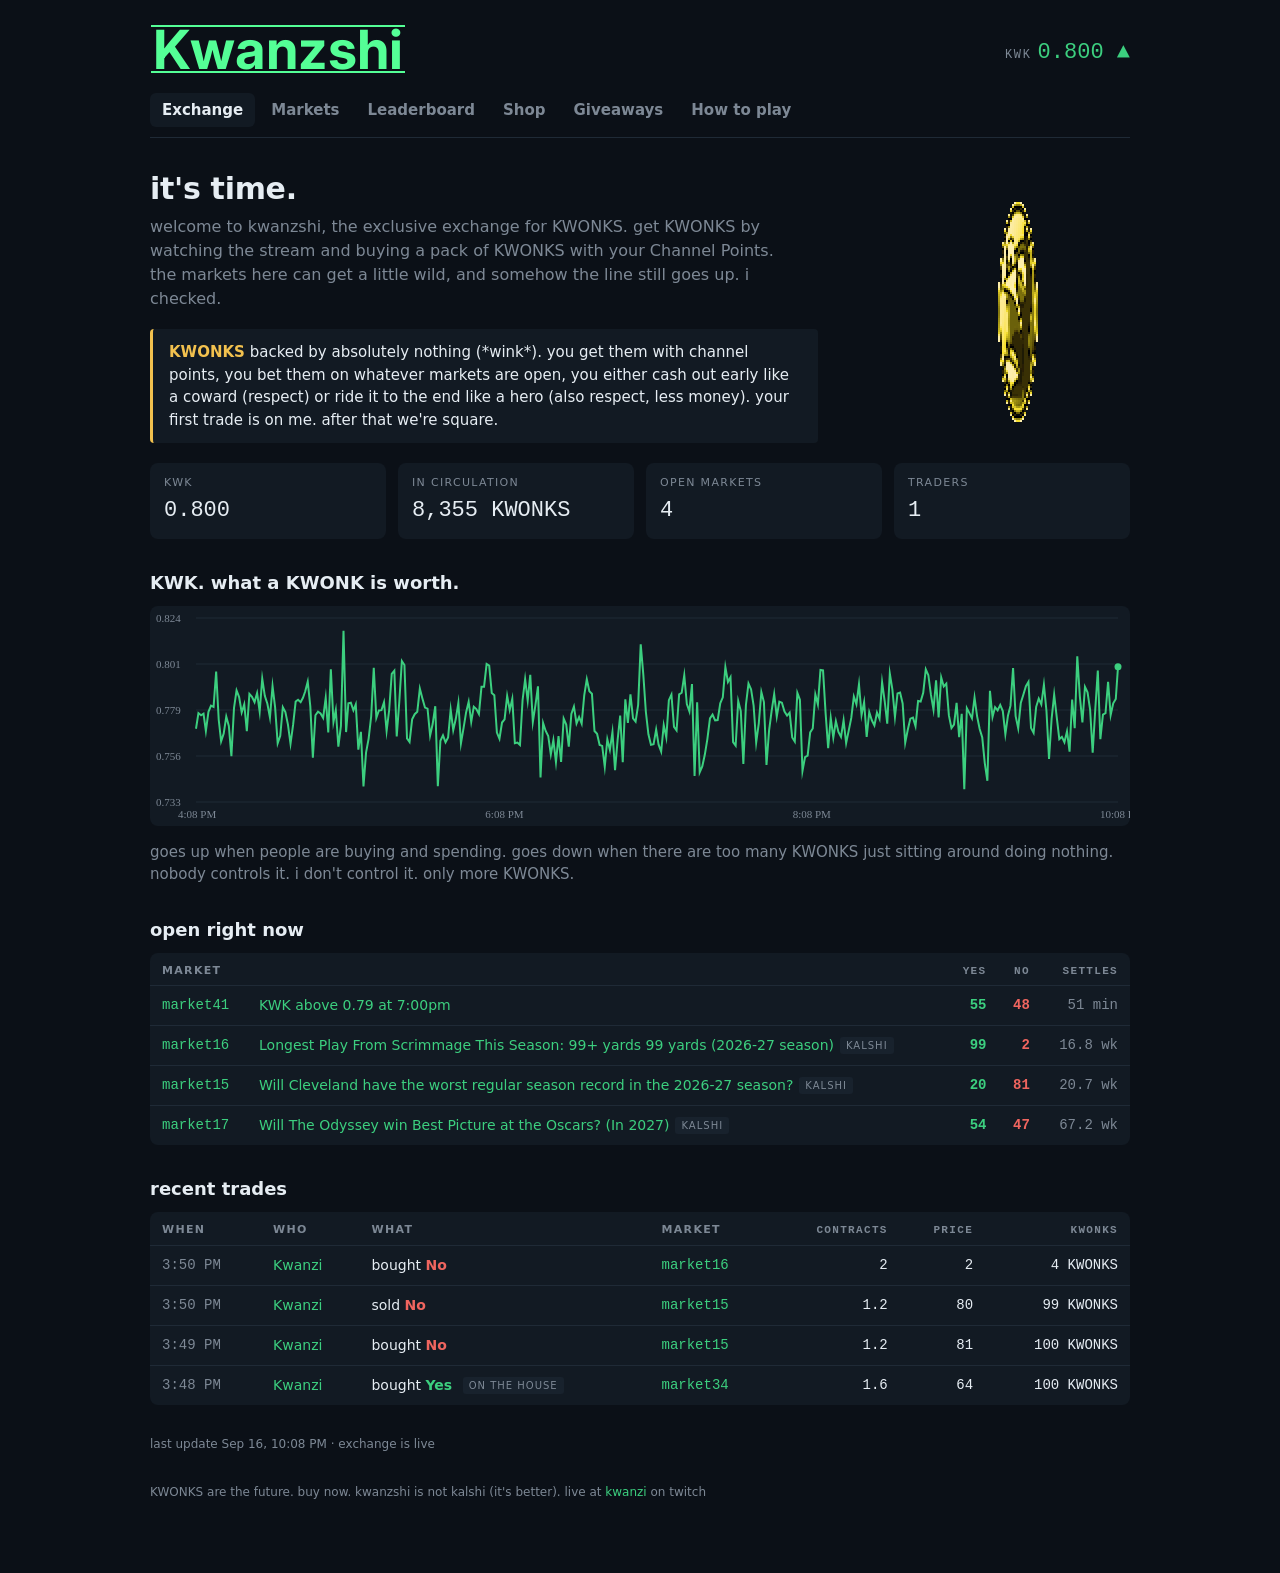
==== docs/index.html @ 5e5a74ca "data 2026-09-16 18:08" ====
<!doctype html>
<html lang="en">
<head>
<meta charset="utf-8">
<meta name="viewport" content="width=device-width, initial-scale=1">
<title>Kwanzshi</title>
<link rel="stylesheet" href="style.css?v=90b6369057">
</head>
<body data-page="home">
<div class="wrap">
<header class="top">
  <a href="index.html"><img src="header.png" alt="Kwanzshi"></a>
  <div class="kwk" id="kwk"><small>KWK</small>—</div>
</header>
<nav>
  <a href="index.html" class="here">Exchange</a>
  <a href="markets.html" class="">Markets</a>
  <a href="leaderboard.html" class="">Leaderboard</a>
  <a href="shop.html" class="">Shop</a>
  <a href="giveaways.html" class="">Giveaways</a>
  <a href="how.html" class="">How to play</a>
</nav>
<main id="main">
<div class="intro">
<div class="intro-text">
<h1>it's time.</h1>
<p class="lede">welcome to kwanzshi, the exclusive exchange for KWONKS. get KWONKS by watching the stream and buying a pack of KWONKS with your Channel Points. the markets here can get a little wild, and somehow the line still goes up. i checked.</p>
<div class="pitch"><b>KWONKS</b> backed by absolutely nothing (*wink*). you get them with channel points, you bet them on whatever markets are open, you either cash out early like a coward (respect) or ride it to the end like a hero (also respect, less money). your first trade is on me. after that we're square.</div>
</div>
<img class="coin" src="kwonk_coin.gif" alt="KWONKS">
</div>
<div class="grid" id="tiles"></div>
<h2>KWK. what a KWONK is worth.</h2>
<canvas class="chart" id="kwkchart"></canvas>
<p class="muted">goes up when people are buying and spending. goes down when there are too many KWONKS just sitting around doing nothing. nobody controls it. i don't control it. only more KWONKS.</p>
<h2>open right now</h2>
<div id="markets"></div>
<h2>recent trades</h2>
<div id="trades"></div>
</main>
<p class="stamp" id="stamp"></p>
<p class="stamp">KWONKS are the future. buy now. kwanzshi is not kalshi (it's better). live at <a href="https://twitch.tv/kwanzi">kwanzi</a> on twitch</p>
</div>
<script src="app.js?v=90b6369057"></script>
</body>
</html>
---- docs/style.css ----
:root {
  --bg: #0b1017;
  --panel: #121a23;
  --panel2: #18222d;
  --ink: #e6edf3;
  --muted: #7d8895;
  --line: #1f2a36;
  --up: #3ccf7f;
  --down: #f0655f;
  --warn: #f0b64f;
  --gold: #f2c14e;
}
* { box-sizing: border-box; }
html, body { margin: 0; background: var(--bg); color: var(--ink); }
body {
  font-family: "Segoe UI", system-ui, sans-serif;
  font-size: 15px; line-height: 1.5;
  padding: 0 16px 60px;
}
a { color: var(--up); text-decoration: none; }
a:hover { text-decoration: underline; }
.mono { font-family: Consolas, "Cascadia Mono", monospace; font-variant-numeric: tabular-nums; }
.wrap { max-width: 980px; margin: 0 auto; }

header.top { display: flex; align-items: center; gap: 18px; flex-wrap: wrap; padding: 22px 0 10px; }
header.top img { height: 54px; width: auto; }
header.top .kwk { margin-left: auto; font-family: Consolas, monospace; font-size: 22px; }
header.top .kwk small { color: var(--muted); font-size: 12px; letter-spacing: .14em; margin-right: 6px; }
header.top .kwk.up { color: var(--up); } header.top .kwk.down { color: var(--down); }
nav { display: flex; gap: 4px; flex-wrap: wrap; border-bottom: 1px solid var(--line); padding-bottom: 10px; margin-bottom: 22px; }
nav a { padding: 6px 12px; border-radius: 6px; color: var(--muted); font-weight: 600; }
nav a.here, nav a:hover { color: var(--ink); background: var(--panel); text-decoration: none; }

h1 { font-size: 30px; margin: 6px 0 4px; letter-spacing: -.01em; }
h2 { font-size: 18px; margin: 30px 0 10px; scroll-margin-top: 16px; }
.lede { color: var(--muted); font-size: 16px; max-width: 64ch; margin: 0 0 18px; }
.pitch { background: var(--panel); border-left: 3px solid var(--gold); padding: 12px 16px; border-radius: 4px; margin: 0 0 20px; max-width: 70ch; }
.pitch b { color: var(--gold); }
.stamp { color: var(--muted); font-size: 12px; margin-top: 30px; }

.grid { display: grid; grid-template-columns: repeat(auto-fit, minmax(220px, 1fr)); gap: 12px; }
.tile { background: var(--panel); border-radius: 8px; padding: 12px 14px; }
.tile .k { color: var(--muted); font-size: 11px; letter-spacing: .12em; text-transform: uppercase; }
.tile .v { font-family: Consolas, monospace; font-size: 22px; margin-top: 2px; }

table { width: 100%; border-collapse: collapse; font-size: 14px; }
.tw { overflow-x: auto; background: var(--panel); border-radius: 8px; }
th { text-align: left; font-size: 11px; letter-spacing: .12em; text-transform: uppercase; color: var(--muted); padding: 10px 12px 6px; border-bottom: 1px solid var(--line); white-space: nowrap; }
td { padding: 9px 12px; border-bottom: 1px solid var(--line); vertical-align: top; }
tr:last-child td { border-bottom: 0; }
td.num, th.num { text-align: right; font-family: Consolas, monospace; font-variant-numeric: tabular-nums; white-space: nowrap; }
.yes { color: var(--up); font-weight: 600; } .no { color: var(--down); font-weight: 600; }
.muted { color: var(--muted); }
.tag { display: inline-block; font-size: 10px; letter-spacing: .1em; text-transform: uppercase; padding: 1px 6px; border-radius: 3px; background: var(--panel2); color: var(--muted); margin-left: 6px; vertical-align: 1px; }
.tag.open { color: var(--up); } .tag.closing { color: var(--warn); } .tag.yes { color: var(--up); } .tag.no { color: var(--down); } .tag.void { color: var(--muted); }
.pos { color: var(--up); } .neg { color: var(--down); }
.rank { color: var(--muted); width: 32px; }
.gold { color: var(--gold); }

canvas.chart { width: 100%; height: 220px; display: block; background: var(--panel); border-radius: 8px; }
.item { background: var(--panel); border-radius: 8px; padding: 16px 18px; margin-bottom: 12px; display: flex; gap: 16px; align-items: center; flex-wrap: wrap; width: 100%; border: 1px solid transparent; color: inherit; font: inherit; text-align: left; cursor: pointer; }
.item:hover { border-color: var(--gold); background: var(--panel2); }
.item:focus-visible { outline: 2px solid var(--gold); outline-offset: 2px; }
.item.copied { border-color: var(--up); }
.item.copied .muted { color: var(--up); }
.item .pic { width: 96px; height: 96px; object-fit: cover; border-radius: 6px; flex: none; image-rendering: pixelated; border: 2px solid var(--gold); background: var(--panel2); }
.item .desc { margin: 2px 0 4px; color: var(--ink); font-size: 14px; }
.item .name { font-size: 18px; font-weight: 600; }
.item .price { font-family: Consolas, monospace; font-size: 20px; color: var(--gold); margin-left: auto; }
.item code, .cmd { font-family: Consolas, monospace; background: var(--panel2); padding: 2px 8px; border-radius: 4px; }
.empty { color: var(--muted); padding: 14px; }
@media (max-width: 600px) { header.top .kwk { margin-left: 0; } h1 { font-size: 24px; } }

.intro { display: flex; align-items: center; gap: 28px; }
.intro-text { flex: 1; min-width: 0; }
.intro .coin { flex: none; width: 224px; height: 224px; image-rendering: pixelated; image-rendering: crisp-edges; }
@media (max-width: 700px) { .intro { flex-direction: column; align-items: flex-start; } .intro .coin { width: 160px; height: 160px; } }

.pager { display: flex; gap: 6px; align-items: center; flex-wrap: wrap; margin: 12px 0 0; font-size: 13px; }
.pager button { background: var(--panel); color: var(--muted); border: 1px solid var(--line); border-radius: 5px; padding: 4px 10px; font: inherit; cursor: pointer; }
.pager button.on { color: var(--ink); border-color: var(--gold); }
.pager button:disabled { opacity: .4; cursor: default; }
.pager .muted { margin-left: auto; }

button.sidecard { font: inherit; cursor: pointer; }
.sidecard { flex: none; width: 224px; display: flex; flex-direction: column; justify-content: center; gap: 6px; padding: 18px 20px; background: var(--panel); border: 2px solid var(--gold); border-radius: 10px; color: var(--ink); text-decoration: none; text-align: center; }
.sidecard:hover { background: var(--panel2); text-decoration: none; }
.sidecard .big { font-size: 18px; font-weight: 700; color: var(--gold); line-height: 1.2; }
.sidecard .small { font-size: 13px; color: var(--muted); }
@media (max-width: 700px) { .sidecard { width: 100%; } }

.modal { max-width: 720px; width: calc(100% - 32px); background: var(--panel); color: var(--ink); border: 2px solid var(--gold); border-radius: 10px; padding: 20px 24px 24px; }
.modal::backdrop { background: rgba(0,0,0,.7); }
.modal-head { display: flex; align-items: center; justify-content: space-between; gap: 12px; }
.modal-head h2 { margin: 0; }
.modal .close { background: none; border: 0; color: var(--muted); font-size: 26px; line-height: 1; cursor: pointer; padding: 0 4px; }
.modal .close:hover { color: var(--ink); }
.modal h3 { font-size: 13px; text-transform: uppercase; letter-spacing: .08em; color: var(--muted); margin: 22px 0 8px; }
.modal .note { margin: 0 0 6px; font-size: 14px; line-height: 1.5; color: var(--muted); }
.modal .note code { font-family: Consolas, monospace; color: var(--gold); background: none; padding: 0; }
.modal h4 { font-size: 14px; font-weight: 700; color: var(--ink); margin: 12px 0 6px; }
.cmds { display: grid; grid-template-columns: max-content 1fr; gap: 10px 18px; margin: 0; align-items: baseline; }
.cmds dt { font-family: Consolas, monospace; font-size: 14px; color: var(--gold); white-space: nowrap; }
.cmds dd { margin: 0; color: var(--ink); font-size: 14px; line-height: 1.4; }
.cmds code { font-family: Consolas, monospace; color: var(--gold); background: none; padding: 0; }
@media (max-width: 600px) { .cmds { grid-template-columns: 1fr; gap: 4px; } .cmds dd { margin-bottom: 10px; } .cmds dt { white-space: normal; } }

.giveaway { display: flex; gap: 18px; align-items: center; background: var(--panel); border-radius: 10px; padding: 18px 20px; margin: 0 0 8px; }
.giveaway.live { border: 2px solid var(--gold); }
.giveaway .pic { width: 96px; height: 96px; object-fit: contain; flex: none; }
.giveaway .tag { color: var(--gold); font-size: 11px; letter-spacing: .12em; text-transform: uppercase; font-weight: 700; }
.giveaway .name { font-size: 22px; font-weight: 700; margin: 2px 0 4px; }
.giveaway .desc { margin-bottom: 6px; }
.giveaway code { font-family: Consolas, monospace; background: var(--panel2); padding: 2px 8px; border-radius: 4px; }
.mini { width: 22px; height: 22px; object-fit: contain; vertical-align: middle; }
@media (max-width: 600px) { .giveaway { flex-direction: column; align-items: flex-start; } }

nav.subnav { border-bottom: 2px solid var(--gold); padding-bottom: 12px; margin: 0 0 18px; gap: 8px; }
nav.subnav a { font-size: 17px; padding: 9px 18px; border: 1px solid var(--line); }
nav.subnav a.here { border-color: var(--gold); }
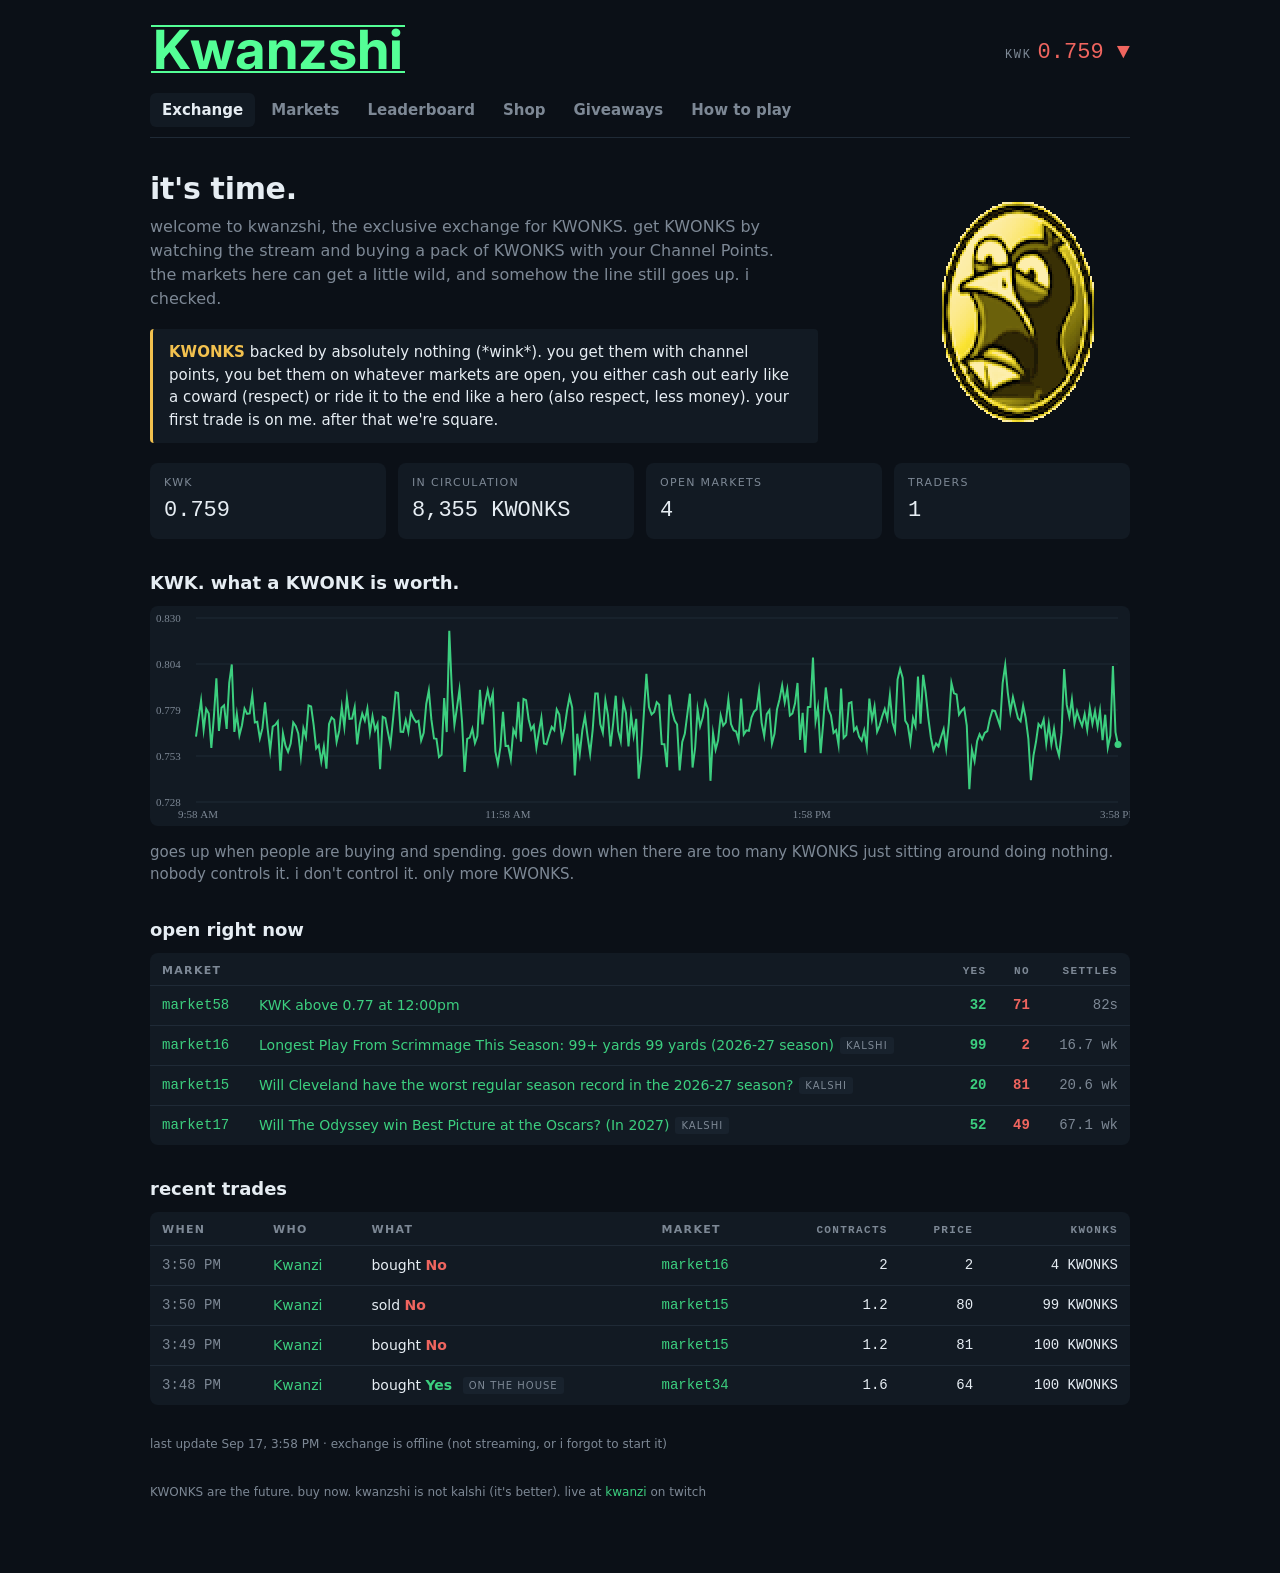
==== commit e4f0bad0: "data 2026-09-17 11:58" ====
--- a/docs/index.html
+++ b/docs/index.html
@@ -4,7 +4,7 @@
 <meta charset="utf-8">
 <meta name="viewport" content="width=device-width, initial-scale=1">
 <title>Kwanzshi</title>
-<link rel="stylesheet" href="style.css?v=90b6369057">
+<link rel="stylesheet" href="style.css?v=e1d3818bec">
 </head>
 <body data-page="home">
 <div class="wrap">
@@ -41,6 +41,6 @@
 <p class="stamp" id="stamp"></p>
 <p class="stamp">KWONKS are the future. buy now. kwanzshi is not kalshi (it's better). live at <a href="https://twitch.tv/kwanzi">kwanzi</a> on twitch</p>
 </div>
-<script src="app.js?v=90b6369057"></script>
+<script src="app.js?v=e1d3818bec"></script>
 </body>
 </html>
--- a/docs/style.css
+++ b/docs/style.css
@@ -115,6 +115,20 @@
 .mini { width: 22px; height: 22px; object-fit: contain; vertical-align: middle; }
 @media (max-width: 600px) { .giveaway { flex-direction: column; align-items: flex-start; } }
 
+.wearing { display: inline-block; font-size: 11px; font-weight: 700; letter-spacing: .06em; text-transform: uppercase; color: var(--gold); border: 1px solid var(--gold); border-radius: 4px; padding: 1px 7px; margin-left: 8px; vertical-align: 2px; white-space: nowrap; }
+h1 .wearing { font-size: 13px; vertical-align: 6px; }
+.titles { display: flex; flex-wrap: wrap; gap: 8px; margin: 0 0 8px; }
+.ttl { background: var(--panel); border: 1px solid var(--line); border-radius: 5px; padding: 4px 10px; font-weight: 600; }
+.ttl.on { border-color: var(--gold); color: var(--gold); }
+.bar { height: 6px; min-width: 140px; background: var(--panel2); border-radius: 3px; overflow: hidden; margin: 6px 0 4px; }
+.bar i { display: block; height: 100%; background: var(--up); border-radius: 3px; }
+.bar.done i { background: var(--gold); }
+.pips { display: inline-flex; gap: 4px; vertical-align: middle; margin-right: 10px; }
+.pips b { width: 9px; height: 9px; border-radius: 50%; background: var(--panel2); border: 1px solid var(--muted); }
+.pips b.got { background: var(--up); border-color: var(--up); }
+.pips b.t { border-color: var(--gold); }
+.pips b.t.got { background: var(--gold); }
+
 nav.subnav { border-bottom: 2px solid var(--gold); padding-bottom: 12px; margin: 0 0 18px; gap: 8px; }
 nav.subnav a { font-size: 17px; padding: 9px 18px; border: 1px solid var(--line); }
 nav.subnav a.here { border-color: var(--gold); }
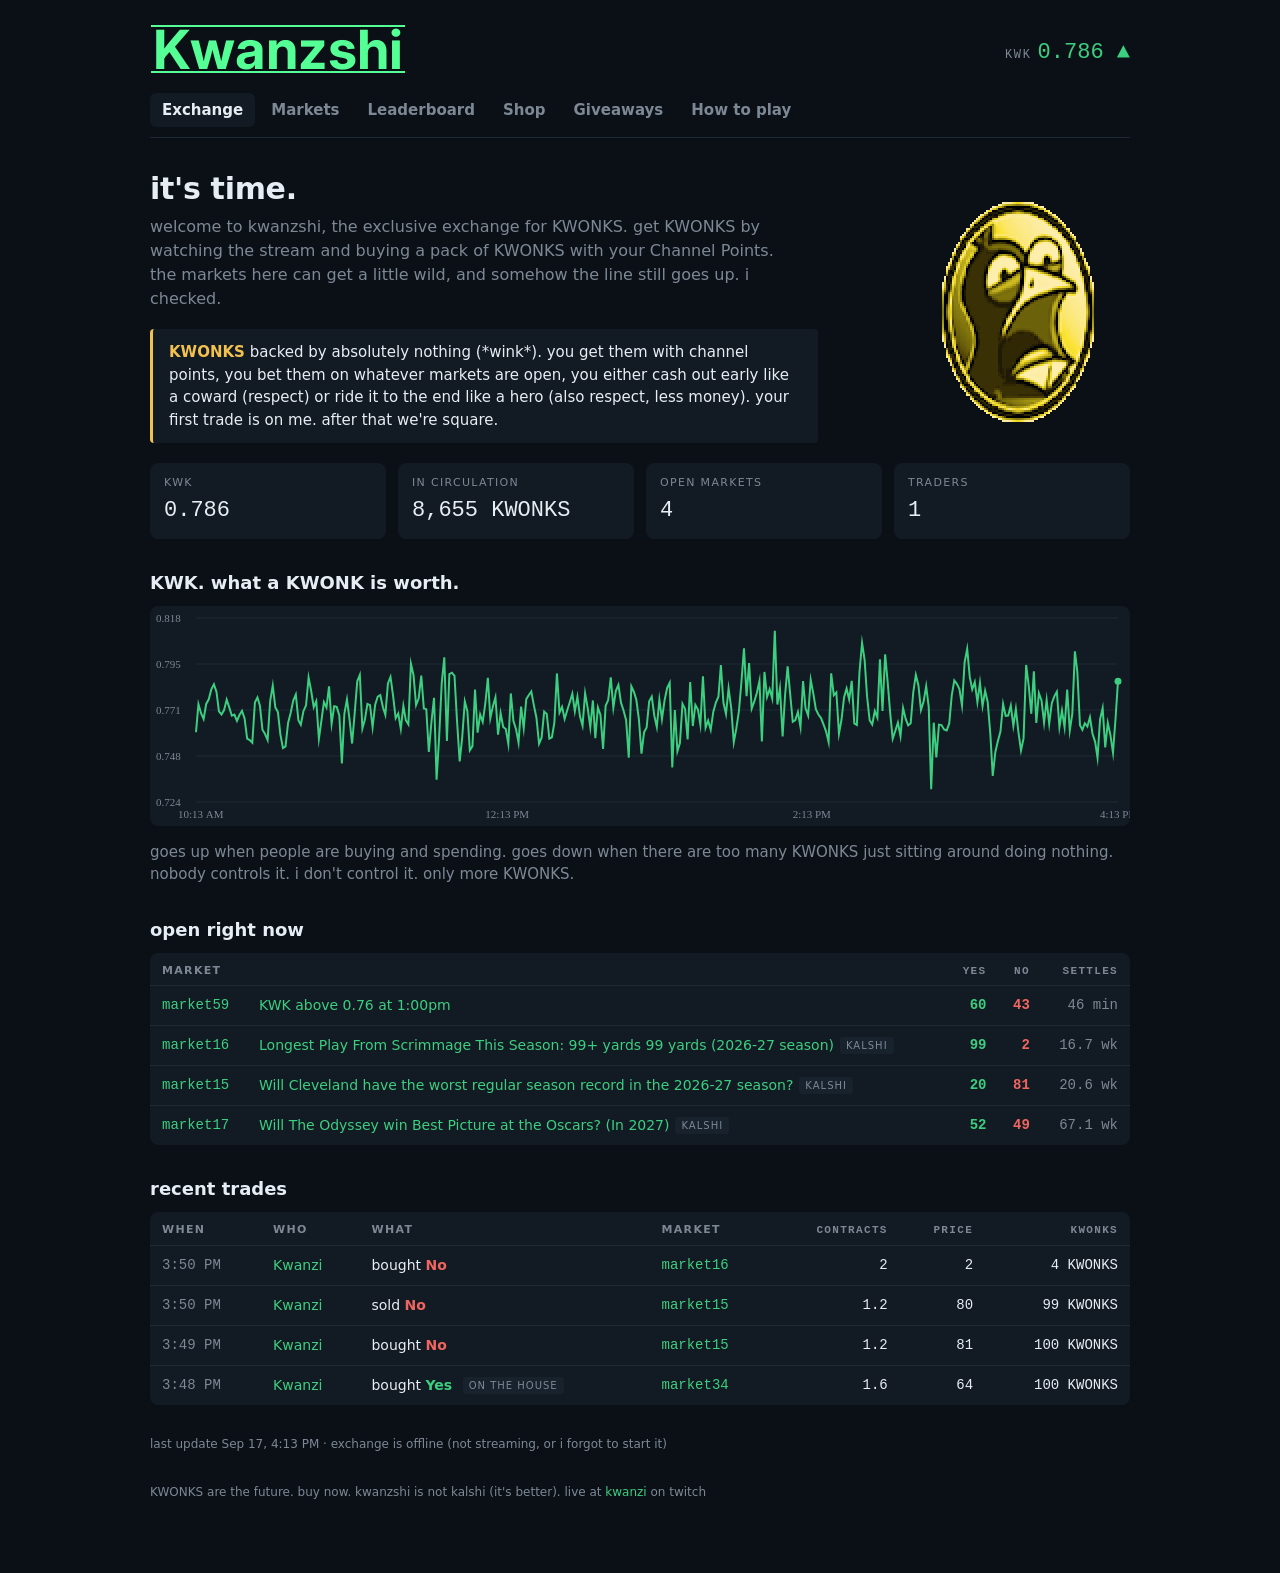
==== commit cbf18052: "data 2026-09-17 12:13" ====
--- a/docs/index.html
+++ b/docs/index.html
@@ -4,7 +4,7 @@
 <meta charset="utf-8">
 <meta name="viewport" content="width=device-width, initial-scale=1">
 <title>Kwanzshi</title>
-<link rel="stylesheet" href="style.css?v=e1d3818bec">
+<link rel="stylesheet" href="style.css?v=4b1d907125">
 </head>
 <body data-page="home">
 <div class="wrap">
@@ -41,6 +41,6 @@
 <p class="stamp" id="stamp"></p>
 <p class="stamp">KWONKS are the future. buy now. kwanzshi is not kalshi (it's better). live at <a href="https://twitch.tv/kwanzi">kwanzi</a> on twitch</p>
 </div>
-<script src="app.js?v=e1d3818bec"></script>
+<script src="app.js?v=4b1d907125"></script>
 </body>
 </html>
--- a/docs/style.css
+++ b/docs/style.css
@@ -117,6 +117,12 @@
 
 .wearing { display: inline-block; font-size: 11px; font-weight: 700; letter-spacing: .06em; text-transform: uppercase; color: var(--gold); border: 1px solid var(--gold); border-radius: 4px; padding: 1px 7px; margin-left: 8px; vertical-align: 2px; white-space: nowrap; }
 h1 .wearing { font-size: 13px; vertical-align: 6px; }
+.notme { font-size: 12px; font-weight: 400; color: var(--muted); margin-left: 10px; vertical-align: 6px; }
+.who { display: flex; gap: 8px; flex-wrap: wrap; margin: 0 0 10px; }
+.who input { flex: 1; min-width: 200px; max-width: 320px; background: var(--panel); color: var(--ink); border: 1px solid var(--line); border-radius: 6px; padding: 9px 12px; font: inherit; }
+.who input:focus { outline: none; border-color: var(--gold); }
+.who button { background: var(--panel); color: var(--gold); border: 1px solid var(--gold); border-radius: 6px; padding: 9px 16px; font: inherit; font-weight: 600; cursor: pointer; }
+.who button:hover { background: var(--panel2); }
 .titles { display: flex; flex-wrap: wrap; gap: 8px; margin: 0 0 8px; }
 .ttl { background: var(--panel); border: 1px solid var(--line); border-radius: 5px; padding: 4px 10px; font-weight: 600; }
 .ttl.on { border-color: var(--gold); color: var(--gold); }
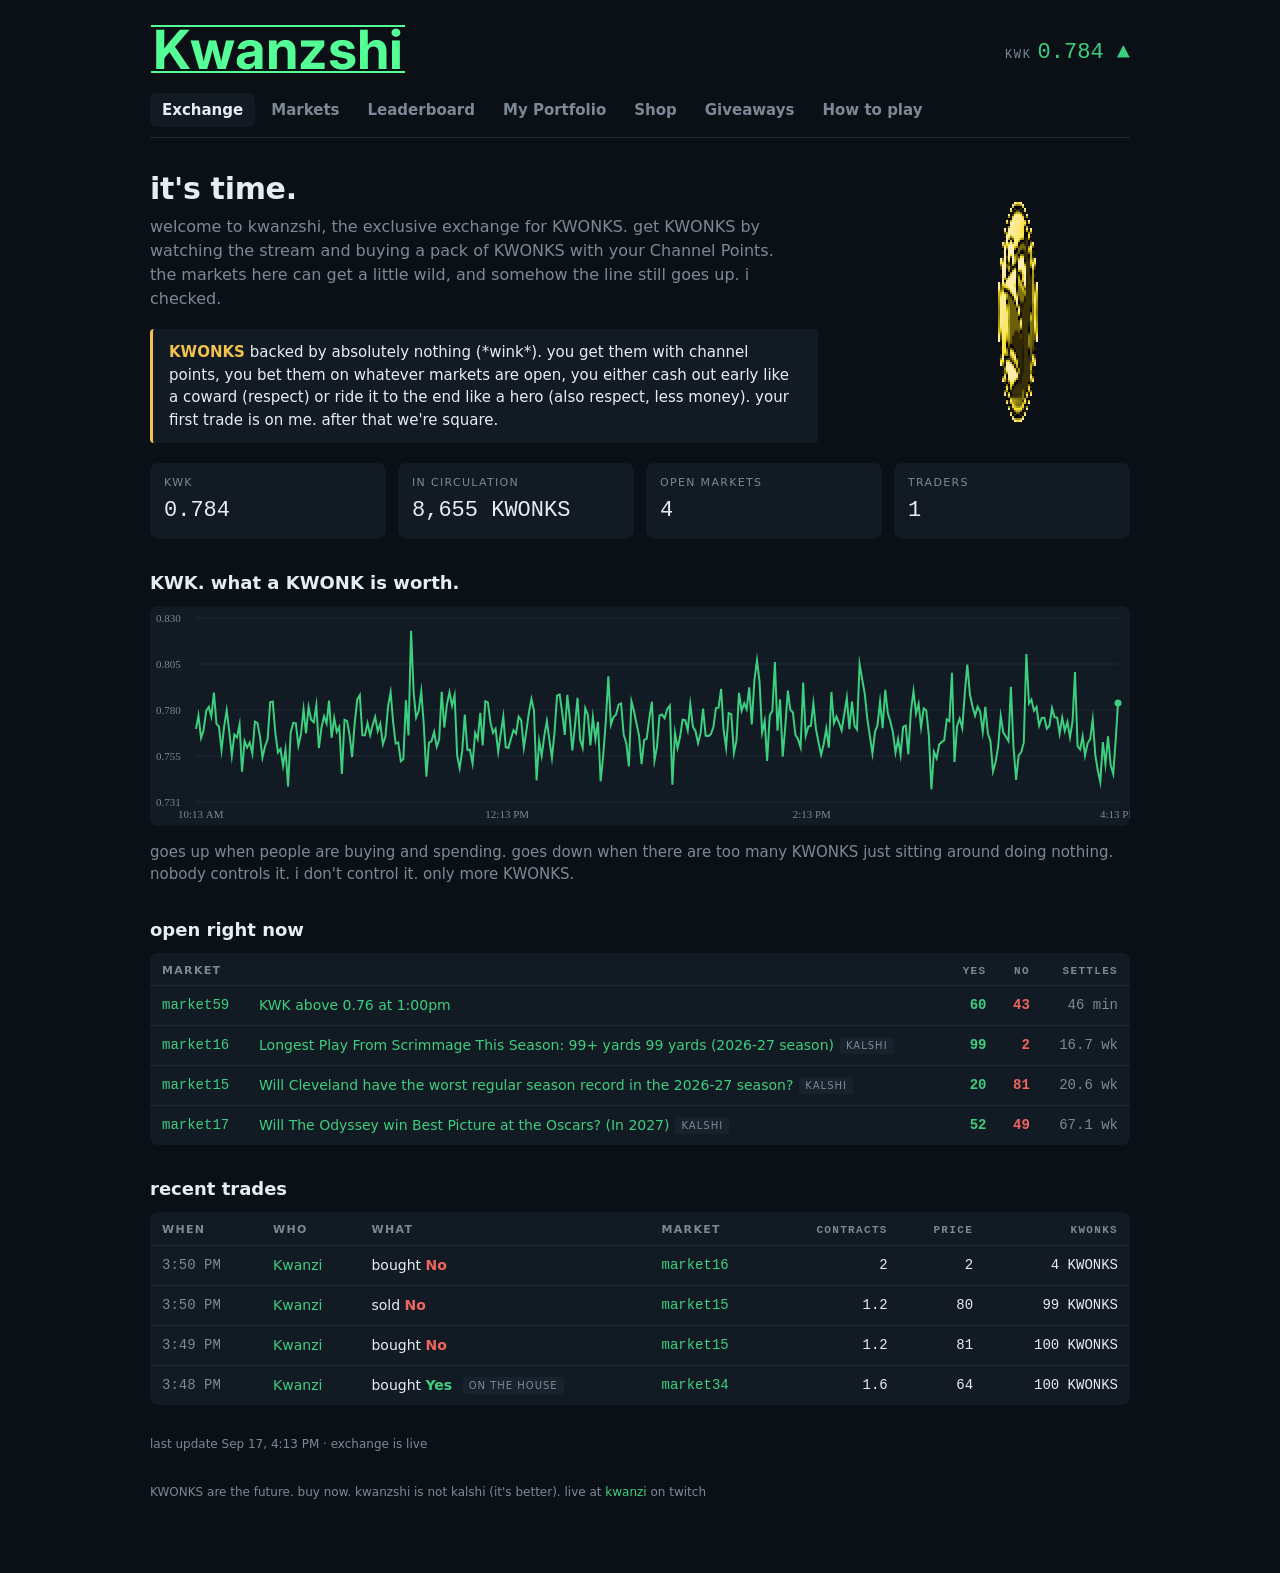
==== commit 7204ccfa: "data 2026-09-17 12:13" ====
--- a/docs/index.html
+++ b/docs/index.html
@@ -16,6 +16,7 @@
   <a href="index.html" class="here">Exchange</a>
   <a href="markets.html" class="">Markets</a>
   <a href="leaderboard.html" class="">Leaderboard</a>
+  <a href="trader.html" id="me">My Portfolio</a>
   <a href="shop.html" class="">Shop</a>
   <a href="giveaways.html" class="">Giveaways</a>
   <a href="how.html" class="">How to play</a>
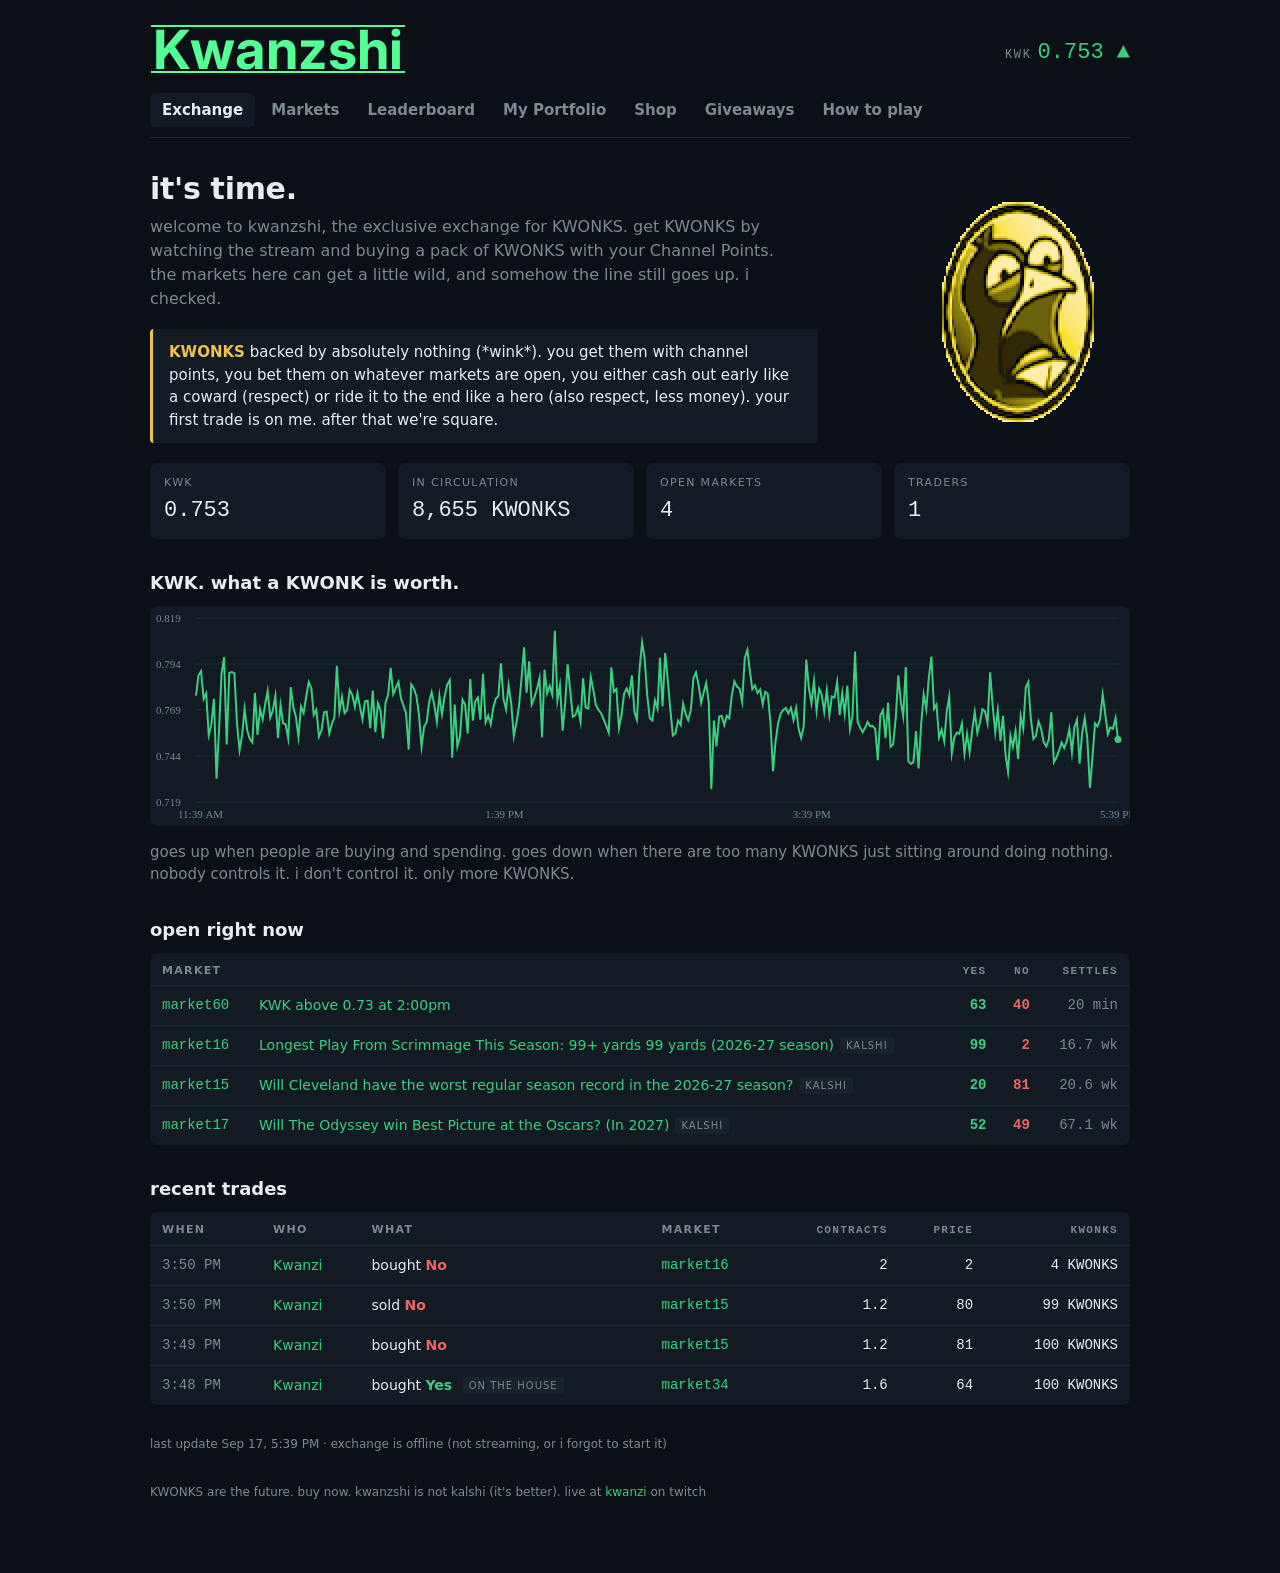
==== commit 1d3ca1b8: "data 2026-09-17 13:39" ====
--- a/docs/index.html
+++ b/docs/index.html
@@ -4,7 +4,7 @@
 <meta charset="utf-8">
 <meta name="viewport" content="width=device-width, initial-scale=1">
 <title>Kwanzshi</title>
-<link rel="stylesheet" href="style.css?v=4b1d907125">
+<link rel="stylesheet" href="style.css?v=6aeb5757b7">
 </head>
 <body data-page="home">
 <div class="wrap">
@@ -42,6 +42,6 @@
 <p class="stamp" id="stamp"></p>
 <p class="stamp">KWONKS are the future. buy now. kwanzshi is not kalshi (it's better). live at <a href="https://twitch.tv/kwanzi">kwanzi</a> on twitch</p>
 </div>
-<script src="app.js?v=4b1d907125"></script>
+<script src="app.js?v=6aeb5757b7"></script>
 </body>
 </html>
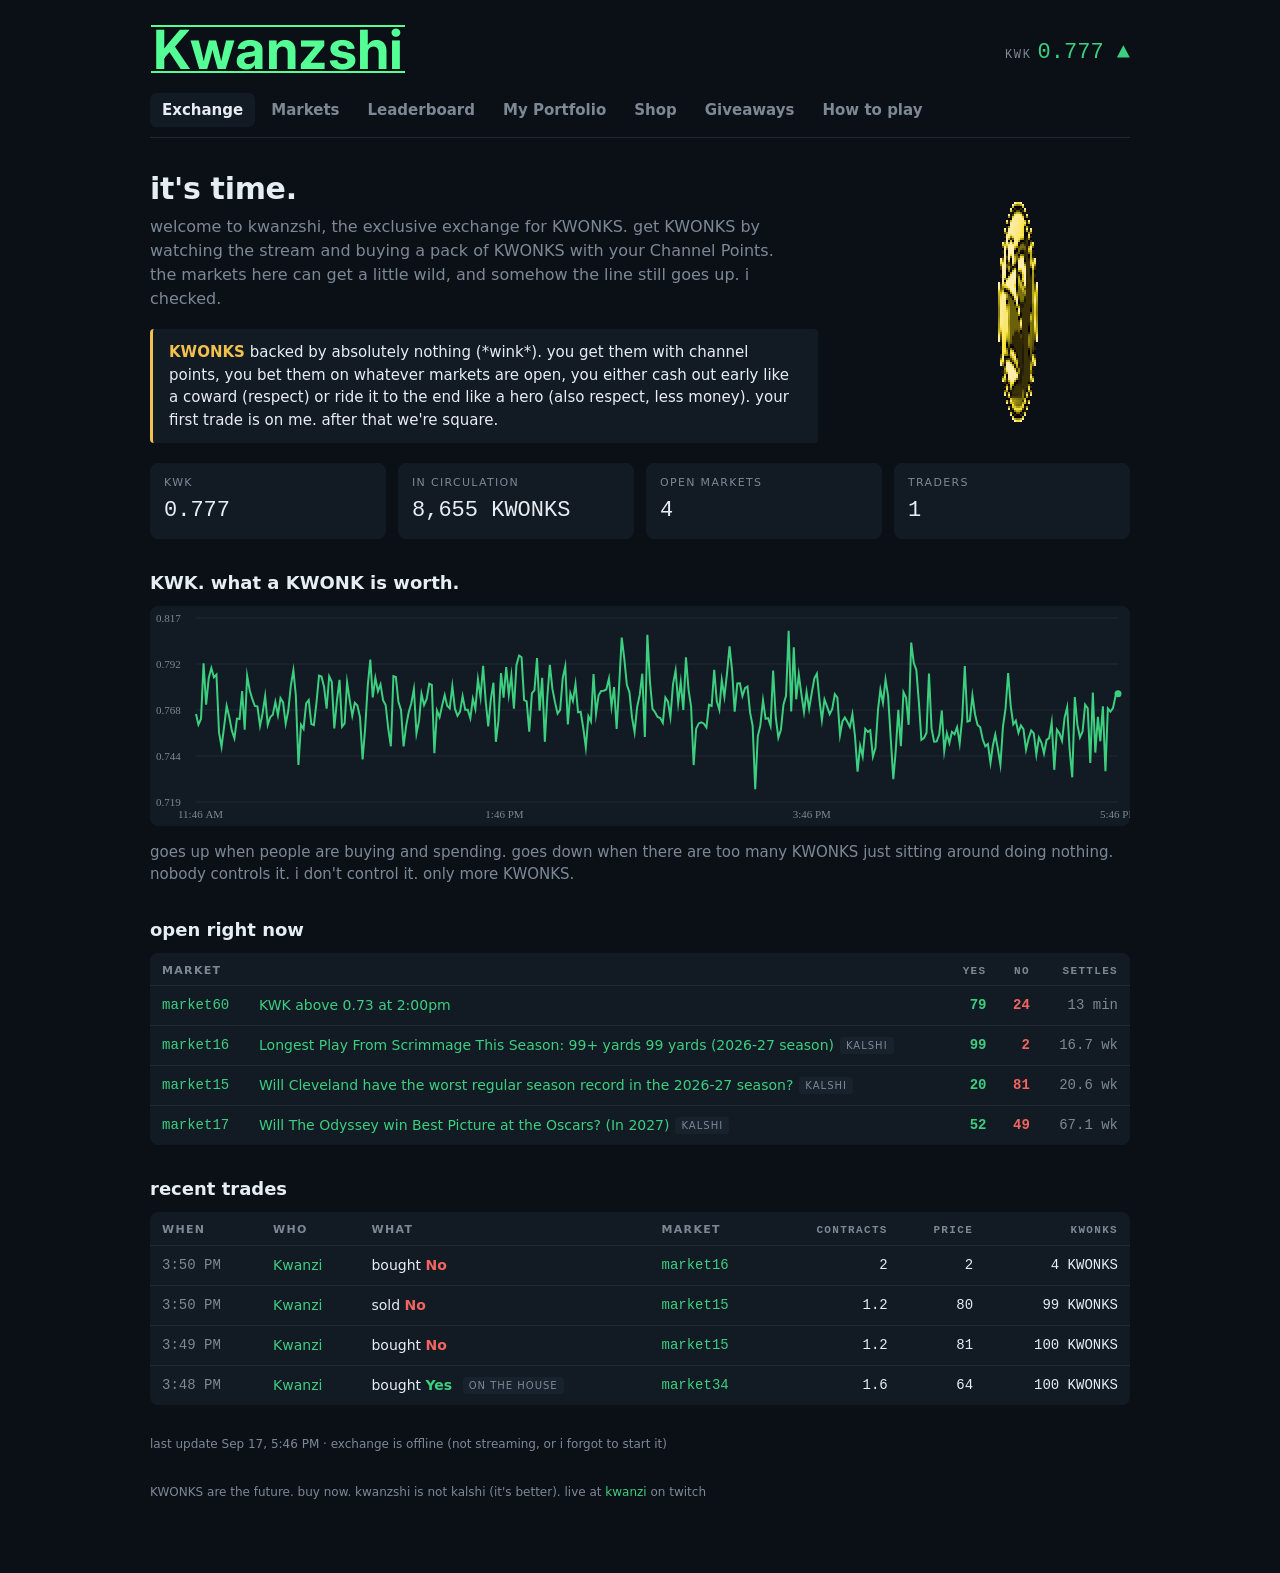
==== commit 5325da14: "data 2026-09-17 13:46" ====
--- a/docs/index.html
+++ b/docs/index.html
@@ -4,7 +4,7 @@
 <meta charset="utf-8">
 <meta name="viewport" content="width=device-width, initial-scale=1">
 <title>Kwanzshi</title>
-<link rel="stylesheet" href="style.css?v=6aeb5757b7">
+<link rel="stylesheet" href="style.css?v=fca1f0a753">
 </head>
 <body data-page="home">
 <div class="wrap">
@@ -42,6 +42,6 @@
 <p class="stamp" id="stamp"></p>
 <p class="stamp">KWONKS are the future. buy now. kwanzshi is not kalshi (it's better). live at <a href="https://twitch.tv/kwanzi">kwanzi</a> on twitch</p>
 </div>
-<script src="app.js?v=6aeb5757b7"></script>
+<script src="app.js?v=fca1f0a753"></script>
 </body>
 </html>
--- a/docs/style.css
+++ b/docs/style.css
@@ -123,6 +123,11 @@
 .who input:focus { outline: none; border-color: var(--gold); }
 .who button { background: var(--panel); color: var(--gold); border: 1px solid var(--gold); border-radius: 6px; padding: 9px 16px; font: inherit; font-weight: 600; cursor: pointer; }
 .who button:hover { background: var(--panel2); }
+.assets { display: grid; grid-template-columns: repeat(auto-fill, minmax(118px, 1fr)); gap: 10px; margin: 0 0 8px; }
+.asset { position: relative; background: var(--panel); border-radius: 8px; padding: 10px 8px 8px; text-align: center; }
+.asset img, .asset .noimg { width: 72px; height: 72px; object-fit: cover; border-radius: 6px; border: 2px solid var(--gold); background: var(--panel2); image-rendering: pixelated; display: block; margin: 0 auto 6px; }
+.asset .n { font-size: 12px; font-weight: 600; line-height: 1.25; }
+.asset .q { position: absolute; top: 4px; right: 6px; font-family: Consolas, monospace; font-size: 13px; font-weight: 700; color: var(--gold); background: var(--bg); border: 1px solid var(--gold); border-radius: 10px; padding: 0 7px; }
 .titles { display: flex; flex-wrap: wrap; gap: 8px; margin: 0 0 8px; }
 .ttl { background: var(--panel); border: 1px solid var(--line); border-radius: 5px; padding: 4px 10px; font-weight: 600; }
 .ttl.on { border-color: var(--gold); color: var(--gold); }
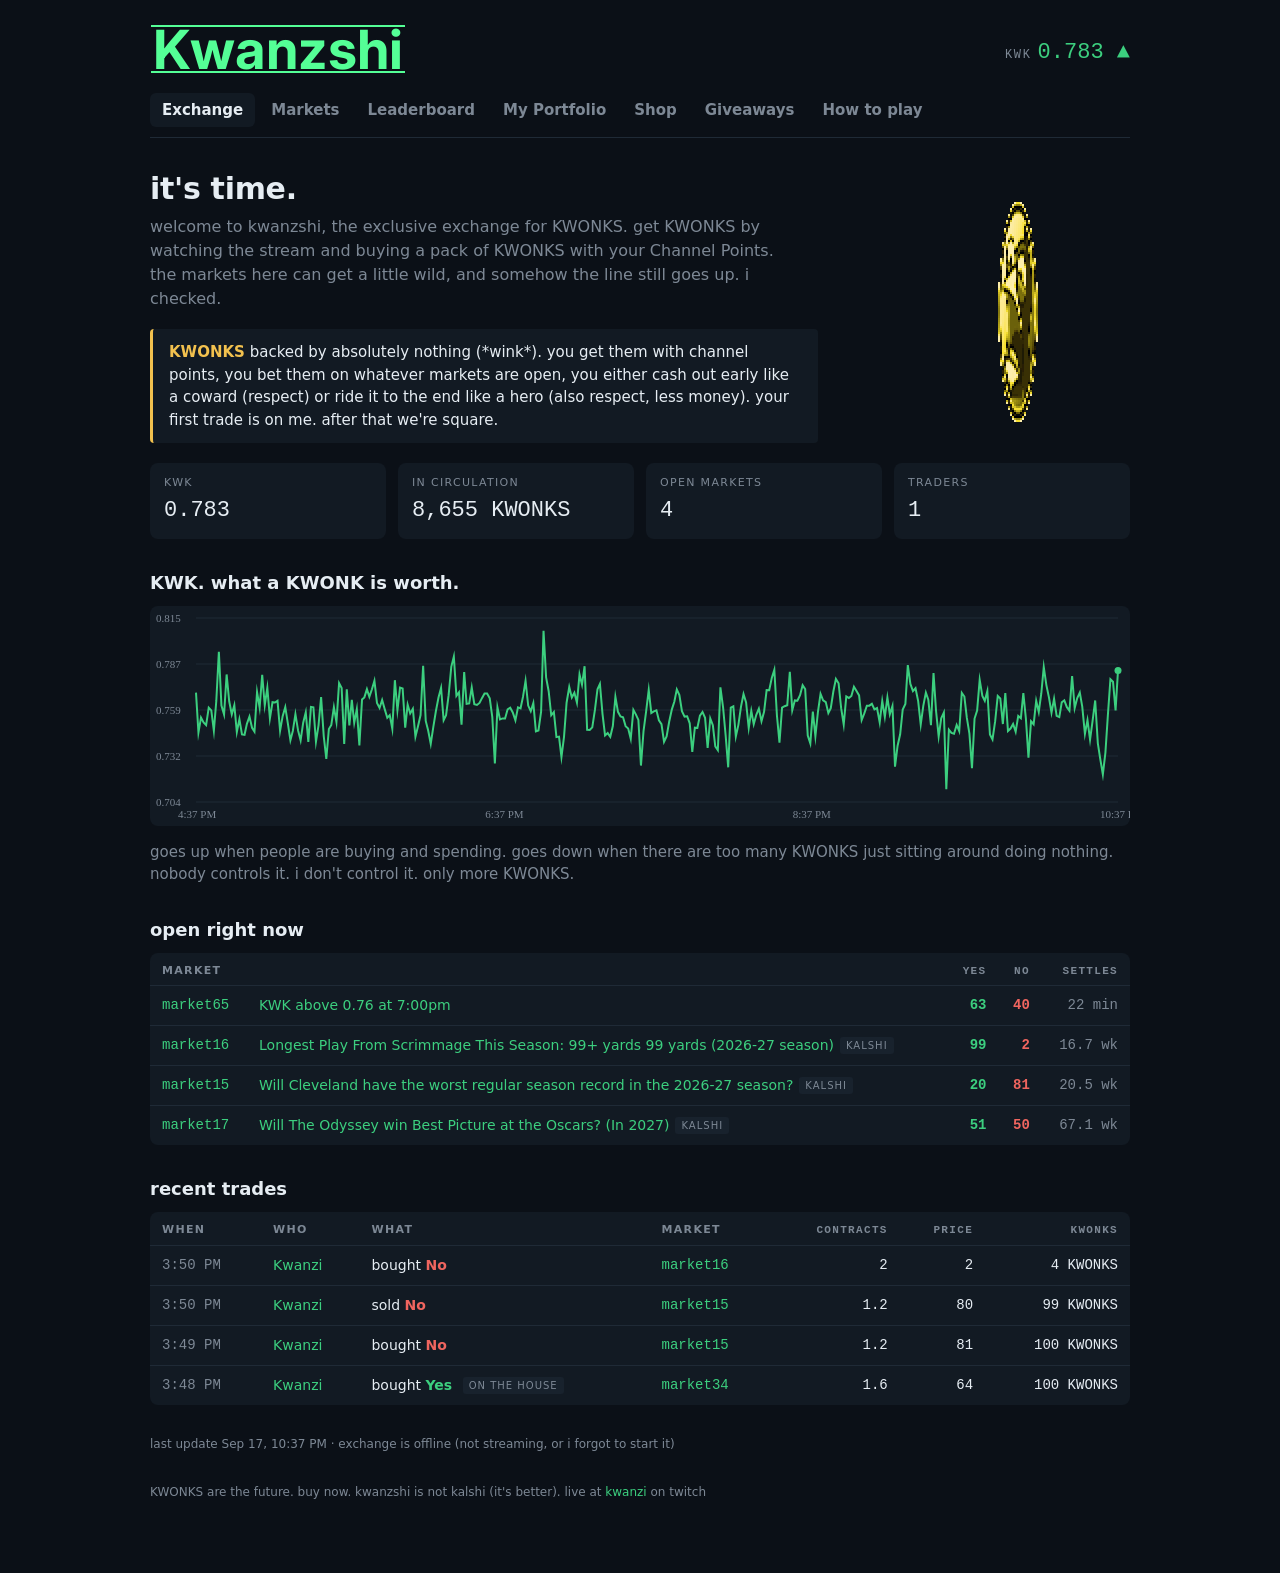
==== commit 9271cc4b: "data 2026-09-17 18:37" ====
--- a/docs/index.html
+++ b/docs/index.html
@@ -4,7 +4,7 @@
 <meta charset="utf-8">
 <meta name="viewport" content="width=device-width, initial-scale=1">
 <title>Kwanzshi</title>
-<link rel="stylesheet" href="style.css?v=fca1f0a753">
+<link rel="stylesheet" href="style.css?v=fa6c212007">
 </head>
 <body data-page="home">
 <div class="wrap">
@@ -42,6 +42,6 @@
 <p class="stamp" id="stamp"></p>
 <p class="stamp">KWONKS are the future. buy now. kwanzshi is not kalshi (it's better). live at <a href="https://twitch.tv/kwanzi">kwanzi</a> on twitch</p>
 </div>
-<script src="app.js?v=fca1f0a753"></script>
+<script src="app.js?v=fa6c212007"></script>
 </body>
 </html>
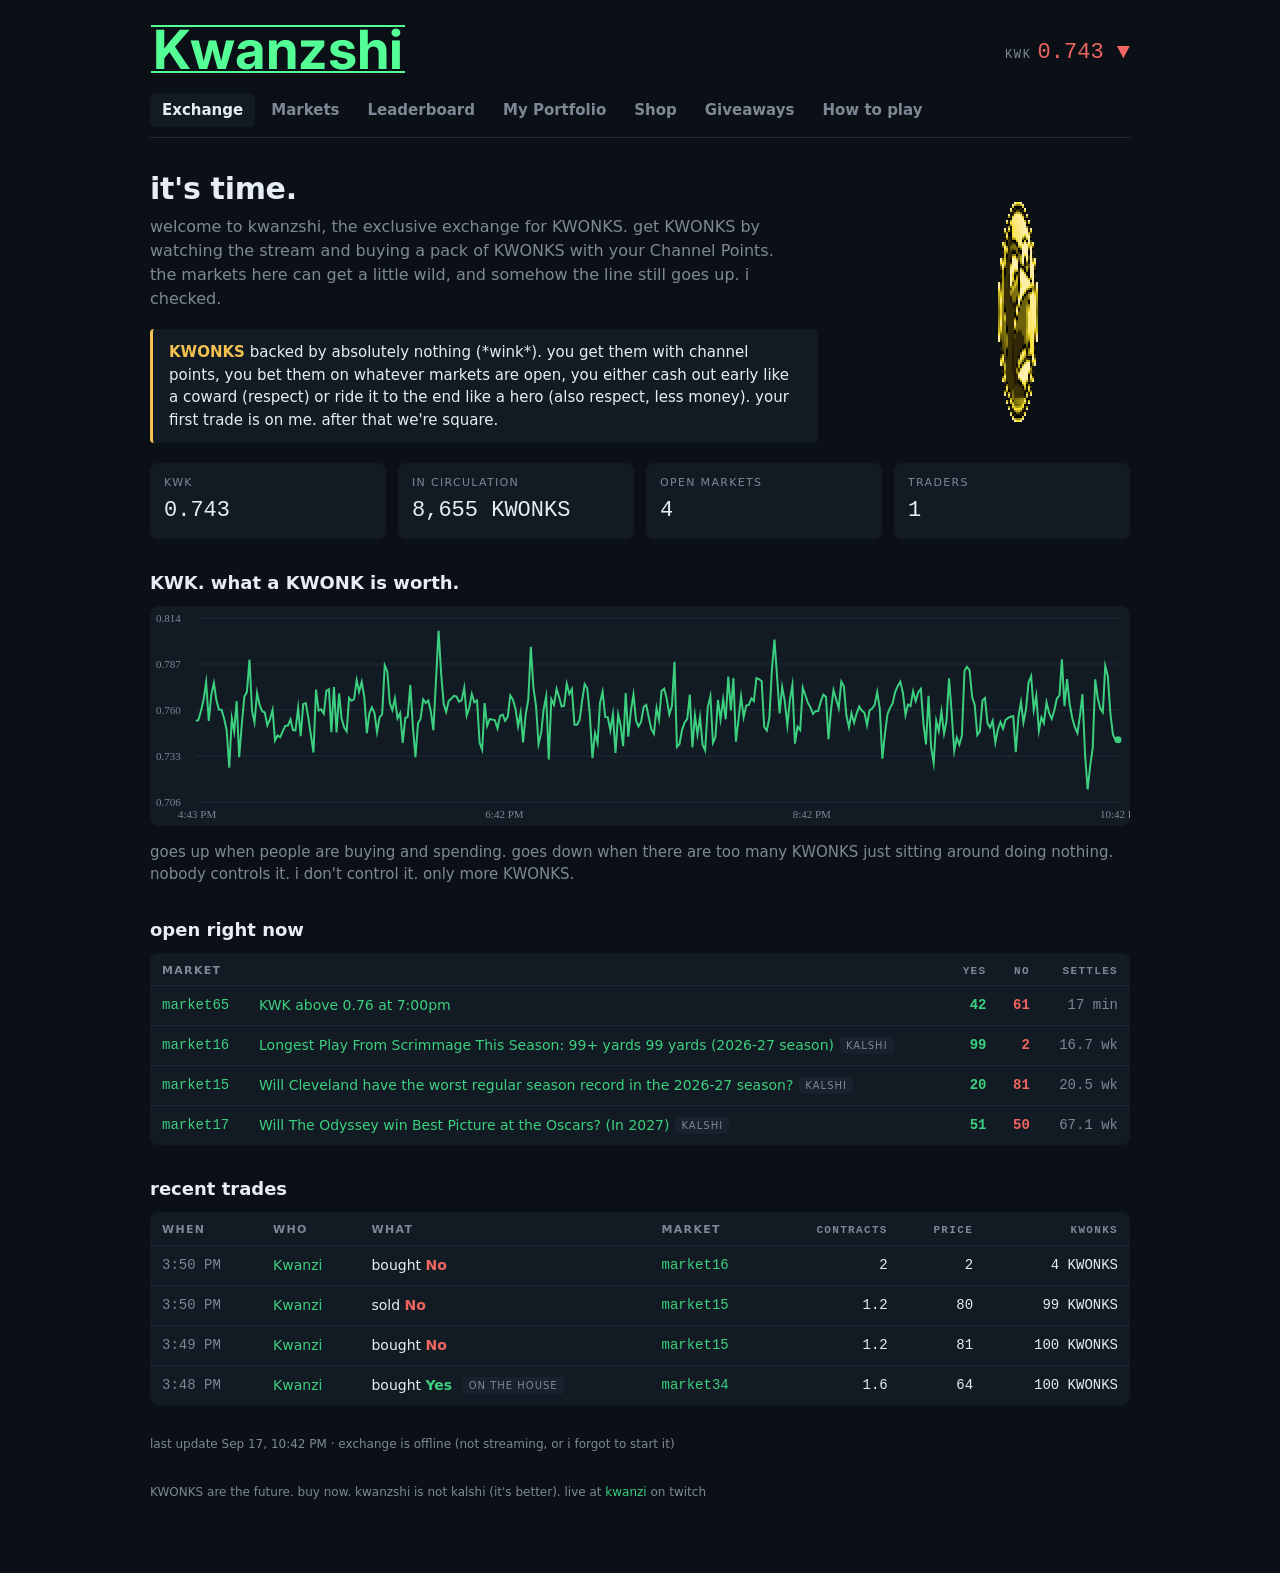
==== commit c46ce9e5: "data 2026-09-17 18:43" ====
--- a/docs/index.html
+++ b/docs/index.html
@@ -4,7 +4,7 @@
 <meta charset="utf-8">
 <meta name="viewport" content="width=device-width, initial-scale=1">
 <title>Kwanzshi</title>
-<link rel="stylesheet" href="style.css?v=fa6c212007">
+<link rel="stylesheet" href="style.css?v=e2a001daed">
 </head>
 <body data-page="home">
 <div class="wrap">
@@ -42,6 +42,6 @@
 <p class="stamp" id="stamp"></p>
 <p class="stamp">KWONKS are the future. buy now. kwanzshi is not kalshi (it's better). live at <a href="https://twitch.tv/kwanzi">kwanzi</a> on twitch</p>
 </div>
-<script src="app.js?v=fa6c212007"></script>
+<script src="app.js?v=e2a001daed"></script>
 </body>
 </html>
--- a/docs/style.css
+++ b/docs/style.css
@@ -65,6 +65,7 @@
 .item.copied .muted { color: var(--up); }
 .item .pic { width: 96px; height: 96px; object-fit: cover; border-radius: 6px; flex: none; image-rendering: pixelated; border: 2px solid var(--gold); background: var(--panel2); }
 .item .desc { margin: 2px 0 4px; color: var(--ink); font-size: 14px; }
+.item .desc.pays { font-weight: 600; }
 .item .name { font-size: 18px; font-weight: 600; }
 .item .price { font-family: Consolas, monospace; font-size: 20px; color: var(--gold); margin-left: auto; }
 .item code, .cmd { font-family: Consolas, monospace; background: var(--panel2); padding: 2px 8px; border-radius: 4px; }
